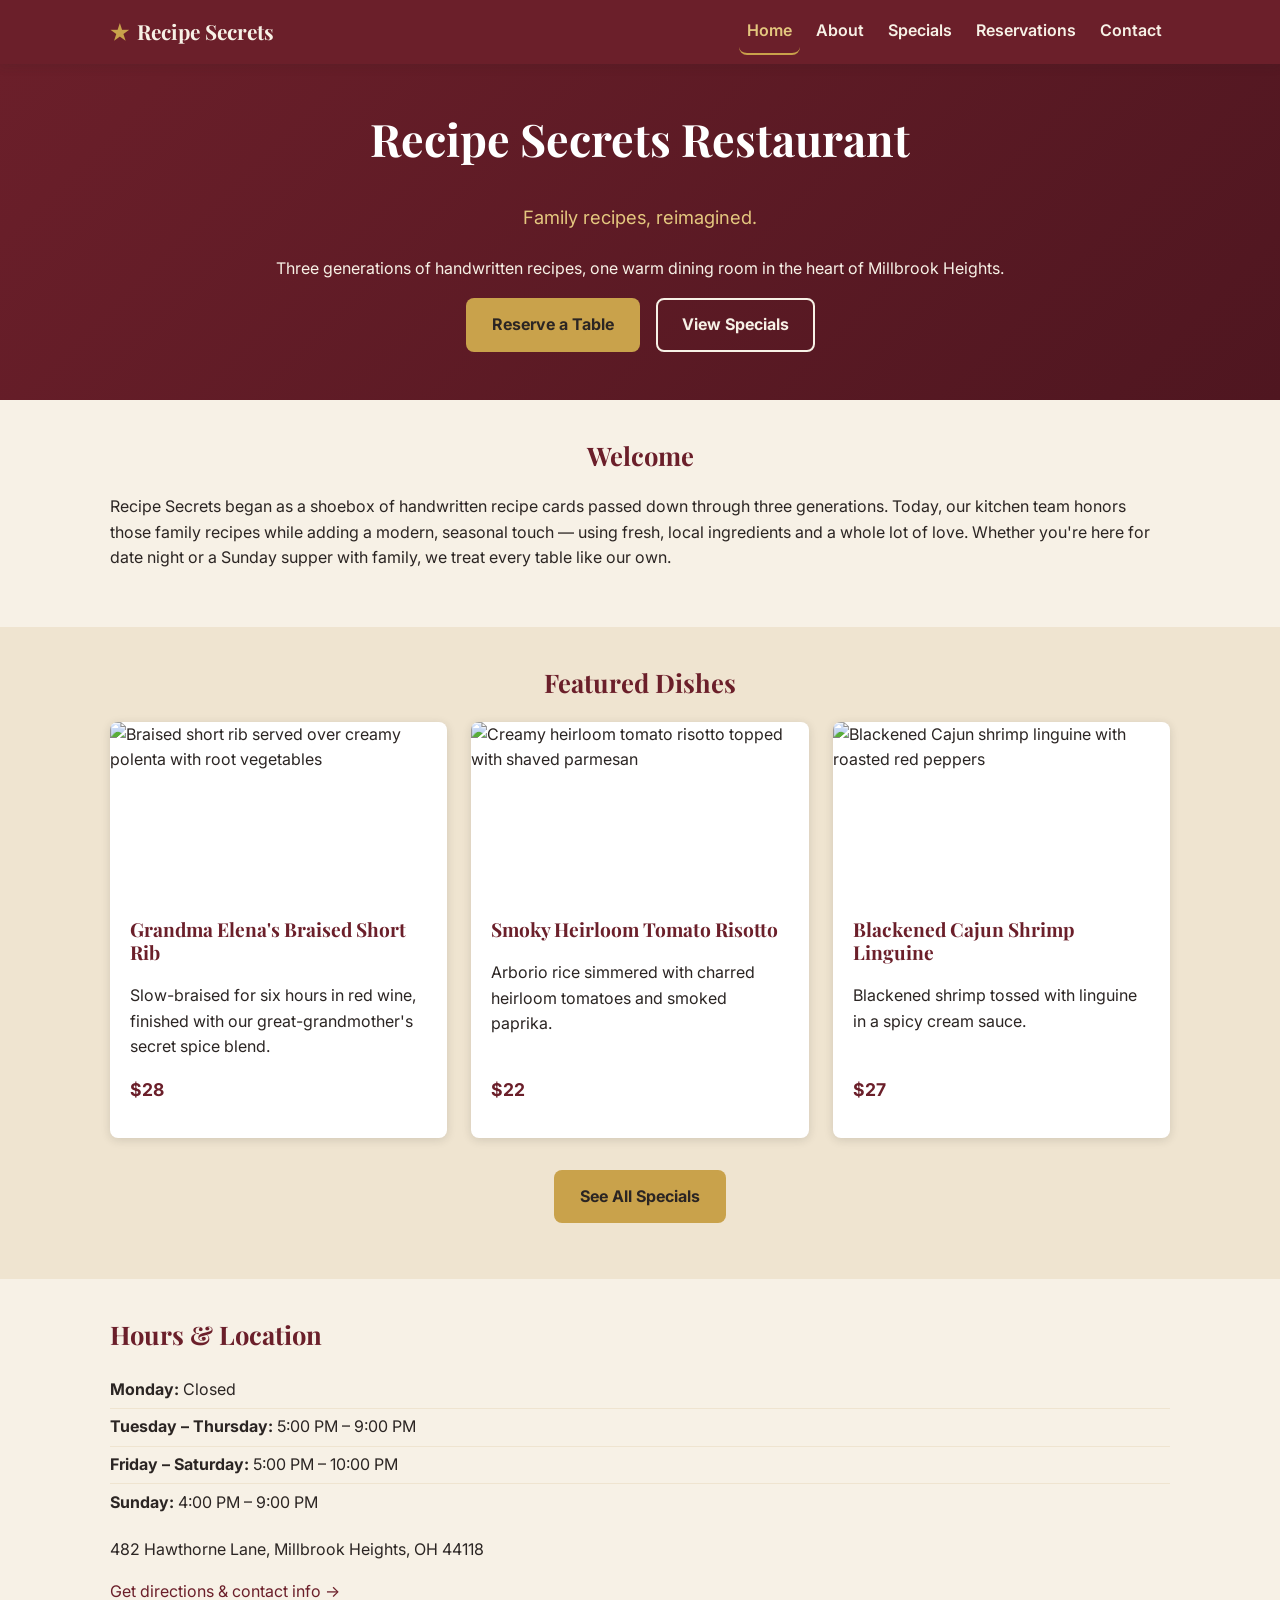
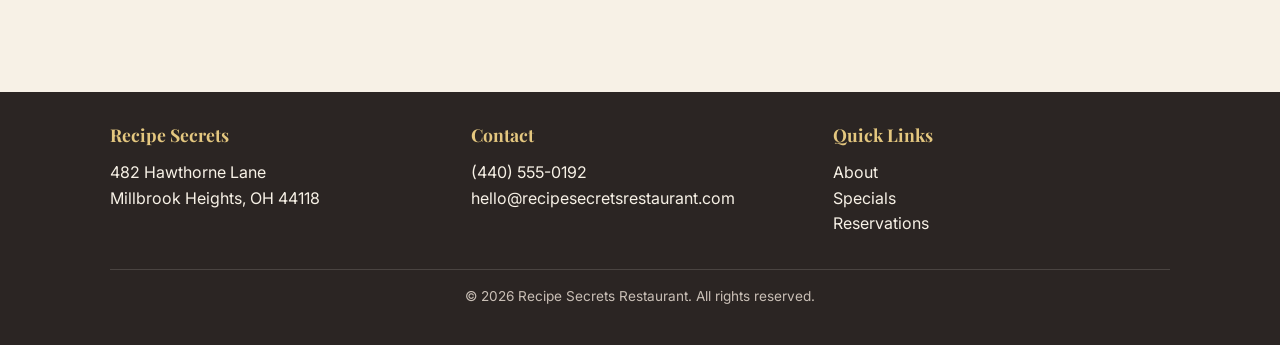
==== index.html @ d0cfa67c "Initial commit: Recipe Secrets Restaurant static site" ====
<!DOCTYPE html>
<html lang="en">
<head>
  <meta charset="UTF-8" />
  <meta name="viewport" content="width=device-width, initial-scale=1.0" />
  <title>Recipe Secrets Restaurant | Family Recipes, Reimagined</title>
  <meta name="description" content="Recipe Secrets Restaurant in Millbrook Heights serves heirloom family recipes with a modern twist. See our specials, hours, and reserve a table today." />
  <meta property="og:title" content="Recipe Secrets Restaurant" />
  <meta property="og:description" content="Family recipes, reimagined. Upscale-casual dining in Millbrook Heights, OH." />
  <meta property="og:type" content="website" />
  <meta property="og:image" content="https://picsum.photos/seed/recipesecretshero/1200/630" />
  <!-- TODO: replace og:url with your live site URL once deployed -->
  <meta property="og:url" content="https://example.com/" />
  <link rel="icon" href="images/favicon.svg" type="image/svg+xml" />
  <link rel="preconnect" href="https://fonts.googleapis.com" />
  <link rel="preconnect" href="https://fonts.gstatic.com" crossorigin />
  <link href="https://fonts.googleapis.com/css2?family=Playfair+Display:wght@700;900&family=Inter:wght@400;600;700&display=swap" rel="stylesheet" />
  <link rel="stylesheet" href="css/styles.css" />
</head>
<body>
  <a class="skip-link" href="#main">Skip to main content</a>

  <header class="site-header">
    <nav class="nav-bar" aria-label="Primary">
      <a class="brand" href="index.html"><span class="brand-mark">&#9733;</span> Recipe Secrets</a>
      <button class="nav-toggle" type="button" aria-expanded="false" aria-controls="primary-menu" aria-label="Toggle navigation menu">
        <span class="bar"></span>
        <span class="bar"></span>
        <span class="bar"></span>
      </button>
      <ul class="nav-menu" id="primary-menu" hidden>
        <li><a href="index.html" aria-current="page">Home</a></li>
        <li><a href="about.html">About</a></li>
        <li><a href="specials.html">Specials</a></li>
        <li><a href="reservation.html">Reservations</a></li>
        <li><a href="contact.html">Contact</a></li>
      </ul>
    </nav>
  </header>

  <main id="main">
    <section class="hero">
      <div class="container">
        <h1>Recipe Secrets Restaurant</h1>
        <p class="tagline">Family recipes, reimagined.</p>
        <p>Three generations of handwritten recipes, one warm dining room in the heart of Millbrook Heights.</p>
        <div class="hero-actions">
          <a class="btn btn-primary" href="reservation.html">Reserve a Table</a>
          <a class="btn btn-secondary" href="specials.html">View Specials</a>
        </div>
      </div>
    </section>

    <section class="section">
      <div class="container">
        <h2 class="section-heading">Welcome</h2>
        <p>
          Recipe Secrets began as a shoebox of handwritten recipe cards passed down through three
          generations. Today, our kitchen team honors those family recipes while adding a modern,
          seasonal touch &mdash; using fresh, local ingredients and a whole lot of love. Whether
          you're here for date night or a Sunday supper with family, we treat every table like our own.
        </p>
      </div>
    </section>

    <section class="section section-alt">
      <div class="container">
        <h2 class="section-heading">Featured Dishes</h2>
        <div class="grid grid-3">
          <article class="card">
            <img src="https://picsum.photos/seed/shortrib/400/300" alt="Braised short rib served over creamy polenta with root vegetables" loading="lazy" width="400" height="300" />
            <div class="card-body">
              <h3>Grandma Elena's Braised Short Rib</h3>
              <p>Slow-braised for six hours in red wine, finished with our great-grandmother's secret spice blend.</p>
              <p class="card-price">$28</p>
            </div>
          </article>
          <article class="card">
            <img src="https://picsum.photos/seed/risotto/400/300" alt="Creamy heirloom tomato risotto topped with shaved parmesan" loading="lazy" width="400" height="300" />
            <div class="card-body">
              <h3>Smoky Heirloom Tomato Risotto</h3>
              <p>Arborio rice simmered with charred heirloom tomatoes and smoked paprika.</p>
              <p class="card-price">$22</p>
            </div>
          </article>
          <article class="card">
            <img src="https://picsum.photos/seed/shrimplinguine/400/300" alt="Blackened Cajun shrimp linguine with roasted red peppers" loading="lazy" width="400" height="300" />
            <div class="card-body">
              <h3>Blackened Cajun Shrimp Linguine</h3>
              <p>Blackened shrimp tossed with linguine in a spicy cream sauce.</p>
              <p class="card-price">$27</p>
            </div>
          </article>
        </div>
        <p class="text-center mt-2"><a class="btn btn-primary" href="specials.html">See All Specials</a></p>
      </div>
    </section>

    <section class="section">
      <div class="container grid" style="grid-template-columns: 1fr;">
        <div>
          <h2>Hours &amp; Location</h2>
          <ul class="info-list">
            <li><strong>Monday:</strong> Closed</li>
            <li><strong>Tuesday &ndash; Thursday:</strong> 5:00 PM &ndash; 9:00 PM</li>
            <li><strong>Friday &ndash; Saturday:</strong> 5:00 PM &ndash; 10:00 PM</li>
            <li><strong>Sunday:</strong> 4:00 PM &ndash; 9:00 PM</li>
          </ul>
          <!-- TODO: confirm final hours with restaurant owner -->
          <p class="mt-1">
            <!-- TODO: confirm address with restaurant owner -->
            482 Hawthorne Lane, Millbrook Heights, OH 44118
          </p>
          <p><a href="contact.html">Get directions &amp; contact info &rarr;</a></p>
        </div>
      </div>
    </section>
  </main>

  <footer class="site-footer">
    <div class="container">
      <div class="footer-grid">
        <div>
          <h2>Recipe Secrets</h2>
          <p>482 Hawthorne Lane<br />Millbrook Heights, OH 44118</p>
        </div>
        <div>
          <h2>Contact</h2>
          <!-- TODO: confirm phone and email with restaurant owner -->
          <p><a href="tel:+14405550192">(440) 555-0192</a><br /><a href="mailto:hello@recipesecretsrestaurant.com">hello@recipesecretsrestaurant.com</a></p>
        </div>
        <div>
          <h2>Quick Links</h2>
          <p>
            <a href="about.html">About</a><br />
            <a href="specials.html">Specials</a><br />
            <a href="reservation.html">Reservations</a>
          </p>
        </div>
      </div>
      <p class="footer-bottom">&copy; 2026 Recipe Secrets Restaurant. All rights reserved.</p>
    </div>
  </footer>

  <script src="js/main.js"></script>
</body>
</html>
---- css/styles.css ----
/* =========================================================
   Recipe Secrets Restaurant — stylesheet
   Mobile-first. Breakpoints: 600px (tablet), 900px (desktop)
   ========================================================= */

:root {
  /* Color palette */
  --color-burgundy: #6b1f2a;
  --color-burgundy-dark: #4f1620;
  --color-cream: #f7f1e6;
  --color-cream-dark: #efe4d0;
  --color-charcoal: #2b2523;
  --color-gold: #c9a24b;
  --color-gold-light: #e4c77f;
  --color-white: #ffffff;
  --color-error: #a3262c;
  --color-success: #2f6b3a;

  /* Typography */
  --font-heading: "Playfair Display", Georgia, "Times New Roman", serif;
  --font-body: "Inter", -apple-system, BlinkMacSystemFont, "Segoe UI", Roboto, Helvetica, Arial, sans-serif;

  /* Layout */
  --max-width: 1100px;
  --header-height: 64px;
  --radius: 8px;
  --shadow: 0 2px 10px rgba(43, 37, 35, 0.15);
}

/* ---------- Reset / base ---------- */
* {
  box-sizing: border-box;
}

html {
  scroll-behavior: smooth;
}

body {
  margin: 0;
  font-family: var(--font-body);
  color: var(--color-charcoal);
  background-color: var(--color-cream);
  line-height: 1.6;
}

img {
  max-width: 100%;
  display: block;
}

a {
  color: var(--color-burgundy);
  text-decoration: none;
}

a:hover,
a:focus {
  text-decoration: underline;
}

h1,
h2,
h3 {
  font-family: var(--font-heading);
  color: var(--color-burgundy);
  line-height: 1.2;
  margin-top: 0;
}

h1 {
  font-size: 2rem;
}

h2 {
  font-size: 1.6rem;
}

h3 {
  font-size: 1.2rem;
}

p {
  margin-top: 0;
}

.container {
  width: 100%;
  max-width: var(--max-width);
  margin: 0 auto;
  padding: 0 1.25rem;
}

/* Visible focus states everywhere (accessibility) */
a:focus-visible,
button:focus-visible,
input:focus-visible,
textarea:focus-visible,
select:focus-visible {
  outline: 3px solid var(--color-gold);
  outline-offset: 2px;
}

.skip-link {
  position: absolute;
  left: -999px;
  top: 0;
  background: var(--color-gold);
  color: var(--color-charcoal);
  padding: 0.5rem 1rem;
  z-index: 200;
}

.skip-link:focus {
  left: 0.5rem;
  top: 0.5rem;
}

/* ---------- Header / Nav ---------- */
.site-header {
  position: sticky;
  top: 0;
  z-index: 100;
  background-color: var(--color-burgundy);
  box-shadow: var(--shadow);
}

.nav-bar {
  display: flex;
  align-items: center;
  justify-content: space-between;
  min-height: var(--header-height);
  padding: 0.5rem 1.25rem;
  max-width: var(--max-width);
  margin: 0 auto;
}

.brand {
  display: flex;
  align-items: center;
  gap: 0.5rem;
  font-family: var(--font-heading);
  font-size: 1.3rem;
  color: var(--color-cream);
  font-weight: 700;
}

.brand:hover,
.brand:focus {
  text-decoration: none;
  color: var(--color-gold-light);
}

.brand-mark {
  color: var(--color-gold);
}

.nav-toggle {
  display: inline-flex;
  flex-direction: column;
  justify-content: center;
  gap: 5px;
  width: 44px;
  height: 44px;
  background: transparent;
  border: 2px solid var(--color-cream);
  border-radius: var(--radius);
  cursor: pointer;
  padding: 8px;
}

.nav-toggle .bar {
  display: block;
  height: 2px;
  width: 100%;
  background-color: var(--color-cream);
}

.nav-menu {
  list-style: none;
  margin: 0;
  padding: 1rem 1.25rem 1.5rem;
  display: flex;
  flex-direction: column;
  gap: 0.25rem;
  background-color: var(--color-burgundy-dark);
  position: absolute;
  top: var(--header-height);
  left: 0;
  right: 0;
}

.nav-menu[hidden] {
  display: none;
}

.nav-menu a {
  display: block;
  color: var(--color-cream);
  padding: 0.6rem 0.5rem;
  border-radius: var(--radius);
  font-weight: 600;
}

.nav-menu a:hover,
.nav-menu a:focus {
  background-color: rgba(201, 162, 75, 0.2);
  text-decoration: none;
}

.nav-menu a[aria-current="page"] {
  color: var(--color-gold-light);
  border-bottom: 2px solid var(--color-gold);
}

@media (min-width: 900px) {
  .nav-toggle {
    display: none;
  }

  .nav-menu {
    position: static;
    flex-direction: row;
    background: transparent;
    padding: 0;
    gap: 0.5rem;
  }

  .nav-menu[hidden] {
    display: flex;
  }
}

/* ---------- Buttons ---------- */
.btn {
  display: inline-block;
  font-family: var(--font-body);
  font-weight: 700;
  font-size: 1rem;
  padding: 0.75rem 1.5rem;
  border-radius: var(--radius);
  border: 2px solid transparent;
  cursor: pointer;
  text-align: center;
}

.btn:hover {
  text-decoration: none;
}

.btn-primary {
  background-color: var(--color-gold);
  color: var(--color-charcoal);
}

.btn-primary:hover,
.btn-primary:focus {
  background-color: var(--color-gold-light);
}

.btn-secondary {
  background-color: transparent;
  border-color: var(--color-cream);
  color: var(--color-cream);
}

.btn-secondary:hover,
.btn-secondary:focus {
  background-color: rgba(247, 241, 230, 0.15);
}

/* ---------- Hero ---------- */
.hero {
  background: linear-gradient(135deg, var(--color-burgundy) 0%, var(--color-burgundy-dark) 100%);
  color: var(--color-cream);
  padding: 3rem 0;
  text-align: center;
}

.hero h1 {
  color: var(--color-white);
  font-size: 2.2rem;
}

.hero .tagline {
  font-size: 1.15rem;
  color: var(--color-gold-light);
  margin-bottom: 1.5rem;
}

.hero-actions {
  display: flex;
  justify-content: center;
  gap: 1rem;
  flex-wrap: wrap;
}

@media (min-width: 600px) {
  .hero h1 {
    font-size: 2.8rem;
  }
}

/* ---------- Sections ---------- */
.section {
  padding: 2.5rem 0;
}

.section-alt {
  background-color: var(--color-cream-dark);
}

.section-heading {
  text-align: center;
  margin-bottom: 1.5rem;
}

/* ---------- Cards / Grid ---------- */
.grid {
  display: grid;
  gap: 1.5rem;
  grid-template-columns: 1fr;
}

@media (min-width: 600px) {
  .grid {
    grid-template-columns: repeat(2, 1fr);
  }
}

@media (min-width: 900px) {
  .grid-3 {
    grid-template-columns: repeat(3, 1fr);
  }
}

.card {
  background-color: var(--color-white);
  border-radius: var(--radius);
  box-shadow: var(--shadow);
  overflow: hidden;
  display: flex;
  flex-direction: column;
}

.card img {
  width: 100%;
  height: 180px;
  object-fit: cover;
}

.card-body {
  padding: 1rem 1.25rem;
  flex: 1;
  display: flex;
  flex-direction: column;
}

.card-price {
  font-weight: 700;
  color: var(--color-burgundy);
  margin-top: auto;
  font-size: 1.1rem;
}

.tag {
  display: inline-block;
  font-size: 0.75rem;
  font-weight: 700;
  text-transform: uppercase;
  letter-spacing: 0.03em;
  padding: 0.25rem 0.6rem;
  border-radius: 999px;
  background-color: var(--color-gold-light);
  color: var(--color-charcoal);
  margin-bottom: 0.5rem;
  width: fit-content;
}

.tag-spicy {
  background-color: #e9b4a8;
}

.tag-vegan {
  background-color: #bfe0b8;
}

.tag-vegetarian {
  background-color: #cfe6c3;
}

.tag-gluten-free {
  background-color: #f0ddb0;
}

/* ---------- Info list (hours/address) ---------- */
.info-list {
  list-style: none;
  padding: 0;
  margin: 0;
}

.info-list li {
  padding: 0.35rem 0;
  border-bottom: 1px solid var(--color-cream-dark);
}

.info-list li:last-child {
  border-bottom: none;
}

/* ---------- Forms ---------- */
.form {
  max-width: 600px;
  margin: 0 auto;
  background-color: var(--color-white);
  padding: 1.5rem;
  border-radius: var(--radius);
  box-shadow: var(--shadow);
}

.form-row {
  margin-bottom: 1.1rem;
  display: flex;
  flex-direction: column;
}

.form-row label {
  font-weight: 700;
  margin-bottom: 0.35rem;
}

.form-row .hint {
  font-size: 0.85rem;
  color: #5a5250;
  margin-top: 0.25rem;
}

.form-row-group {
  display: grid;
  gap: 1.1rem;
  grid-template-columns: 1fr;
}

@media (min-width: 600px) {
  .form-row-group-2 {
    grid-template-columns: 1fr 1fr;
  }

  .form-row-group-3 {
    grid-template-columns: 1fr 1fr 1fr;
  }
}

input,
textarea,
select {
  font-family: var(--font-body);
  font-size: 1rem;
  padding: 0.65rem 0.75rem;
  border: 2px solid #cfc3b0;
  border-radius: var(--radius);
  background-color: var(--color-white);
  color: var(--color-charcoal);
}

input:invalid:not(:placeholder-shown),
textarea:invalid:not(:placeholder-shown) {
  border-color: var(--color-error);
}

.required-mark {
  color: var(--color-error);
}

.honeypot-field {
  position: absolute;
  left: -9999px;
  width: 1px;
  height: 1px;
  overflow: hidden;
}

.form-status {
  margin-top: 1rem;
  padding: 0.85rem 1rem;
  border-radius: var(--radius);
  font-weight: 600;
  display: none;
}

.form-status[data-state="success"] {
  display: block;
  background-color: #dcecd9;
  color: var(--color-success);
}

.form-status[data-state="error"] {
  display: block;
  background-color: #f6dcdb;
  color: var(--color-error);
}

/* ---------- Map ---------- */
.map-wrapper {
  border-radius: var(--radius);
  overflow: hidden;
  box-shadow: var(--shadow);
  margin-bottom: 1.5rem;
}

.map-wrapper iframe {
  width: 100%;
  height: 300px;
  border: 0;
}

/* ---------- Footer ---------- */
.site-footer {
  background-color: var(--color-charcoal);
  color: var(--color-cream);
  padding: 2rem 0 1.5rem;
  margin-top: 2rem;
}

.footer-grid {
  display: grid;
  gap: 1.5rem;
  grid-template-columns: 1fr;
  margin-bottom: 1rem;
}

@media (min-width: 600px) {
  .footer-grid {
    grid-template-columns: repeat(3, 1fr);
  }
}

.site-footer h2 {
  color: var(--color-gold-light);
  font-size: 1.1rem;
}

.site-footer a {
  color: var(--color-cream);
}

.footer-bottom {
  text-align: center;
  font-size: 0.85rem;
  border-top: 1px solid rgba(247, 241, 230, 0.15);
  padding-top: 1rem;
  color: #c9bfb6;
}

/* ---------- Utility ---------- */
.text-center {
  text-align: center;
}

.mt-1 {
  margin-top: 1rem;
}

.mt-2 {
  margin-top: 2rem;
}
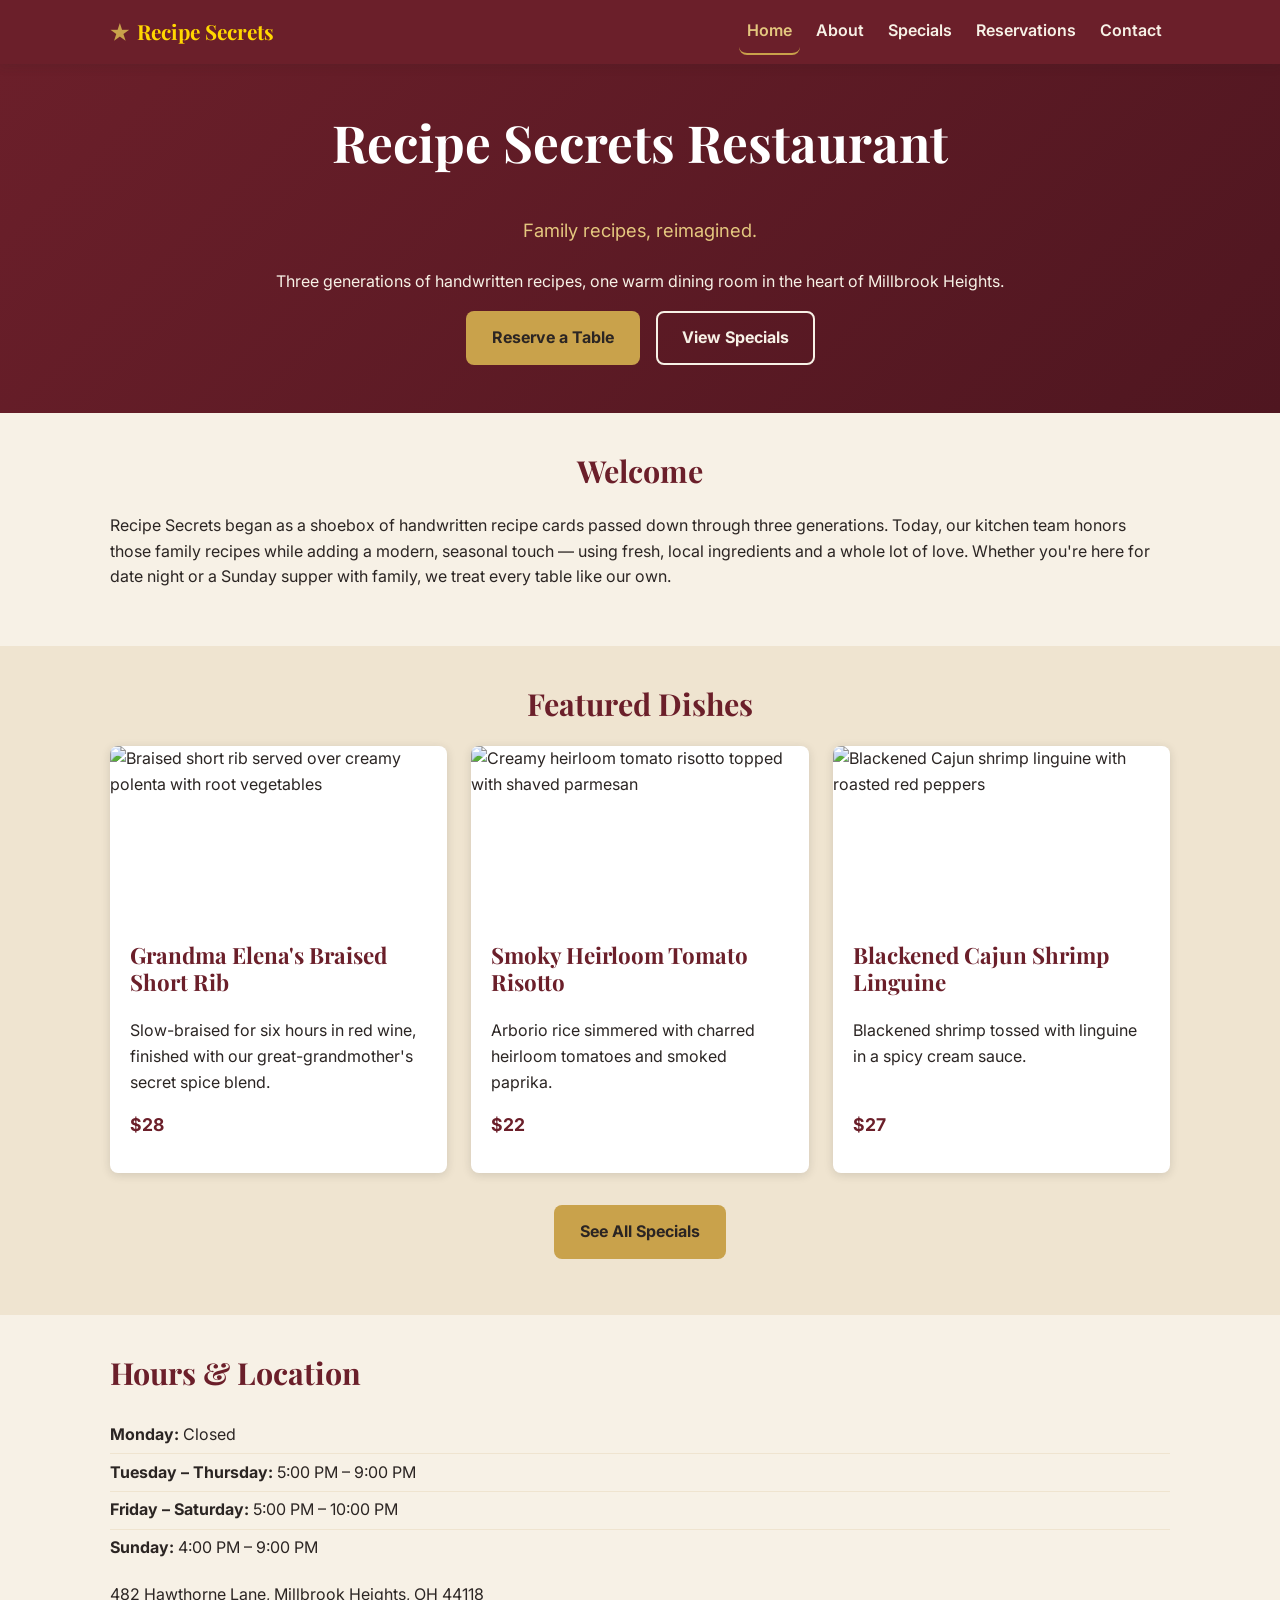
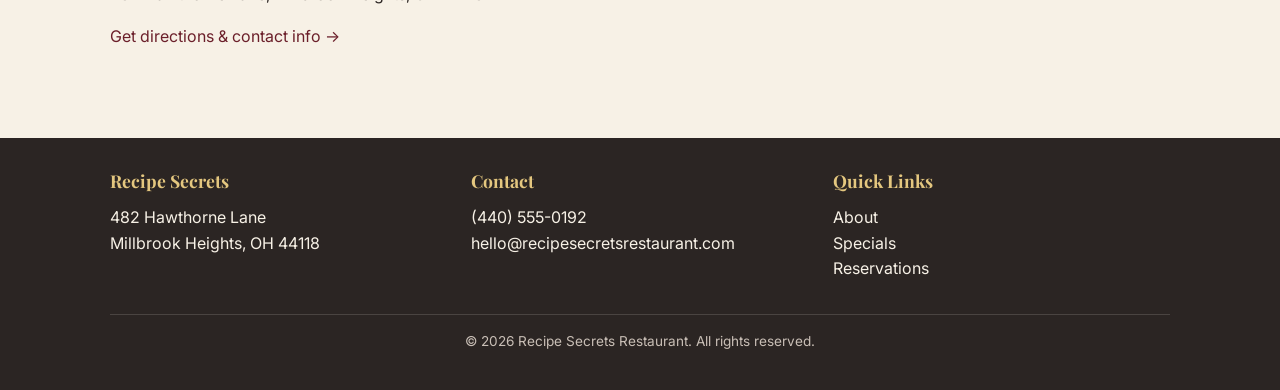
==== commit f304a97b: "Make homepage hero heading red Co-Authored-By: Claude Sonnet 5 <noreply@anthropic.com>" ====
--- a/index.html
+++ b/index.html
@@ -41,7 +41,7 @@
   <main id="main">
     <section class="hero">
       <div class="container">
-        <h1>Recipe Secrets Restaurant</h1>
+        <h1 class="hero-title-home">Recipe Secrets Restaurant</h1>
         <p class="tagline">Family recipes, reimagined.</p>
         <p>Three generations of handwritten recipes, one warm dining room in the heart of Millbrook Heights.</p>
         <div class="hero-actions">
--- a/css/styles.css
+++ b/css/styles.css
@@ -12,6 +12,8 @@
   --color-charcoal: #2b2523;
   --color-gold: #c9a24b;
   --color-gold-light: #e4c77f;
+  --color-yellow: #ffd700;
+  --color-red: #e63946;
   --color-white: #ffffff;
   --color-error: #a3262c;
   --color-success: #2f6b3a;
@@ -69,15 +71,15 @@
 }
 
 h1 {
-  font-size: 2rem;
+  font-size: 2.4rem;
 }
 
 h2 {
-  font-size: 1.6rem;
+  font-size: 1.9rem;
 }
 
 h3 {
-  font-size: 1.2rem;
+  font-size: 1.4rem;
 }
 
 p {
@@ -141,7 +143,7 @@
   gap: 0.5rem;
   font-family: var(--font-heading);
   font-size: 1.3rem;
-  color: var(--color-cream);
+  color: var(--color-yellow);
   font-weight: 700;
 }
 
@@ -279,7 +281,11 @@
 
 .hero h1 {
   color: var(--color-white);
-  font-size: 2.2rem;
+  font-size: 2.6rem;
+}
+
+.hero-title-home {
+  color: var(--color-red);
 }
 
 .hero .tagline {
@@ -297,7 +303,7 @@
 
 @media (min-width: 600px) {
   .hero h1 {
-    font-size: 2.8rem;
+    font-size: 3.2rem;
   }
 }
 
